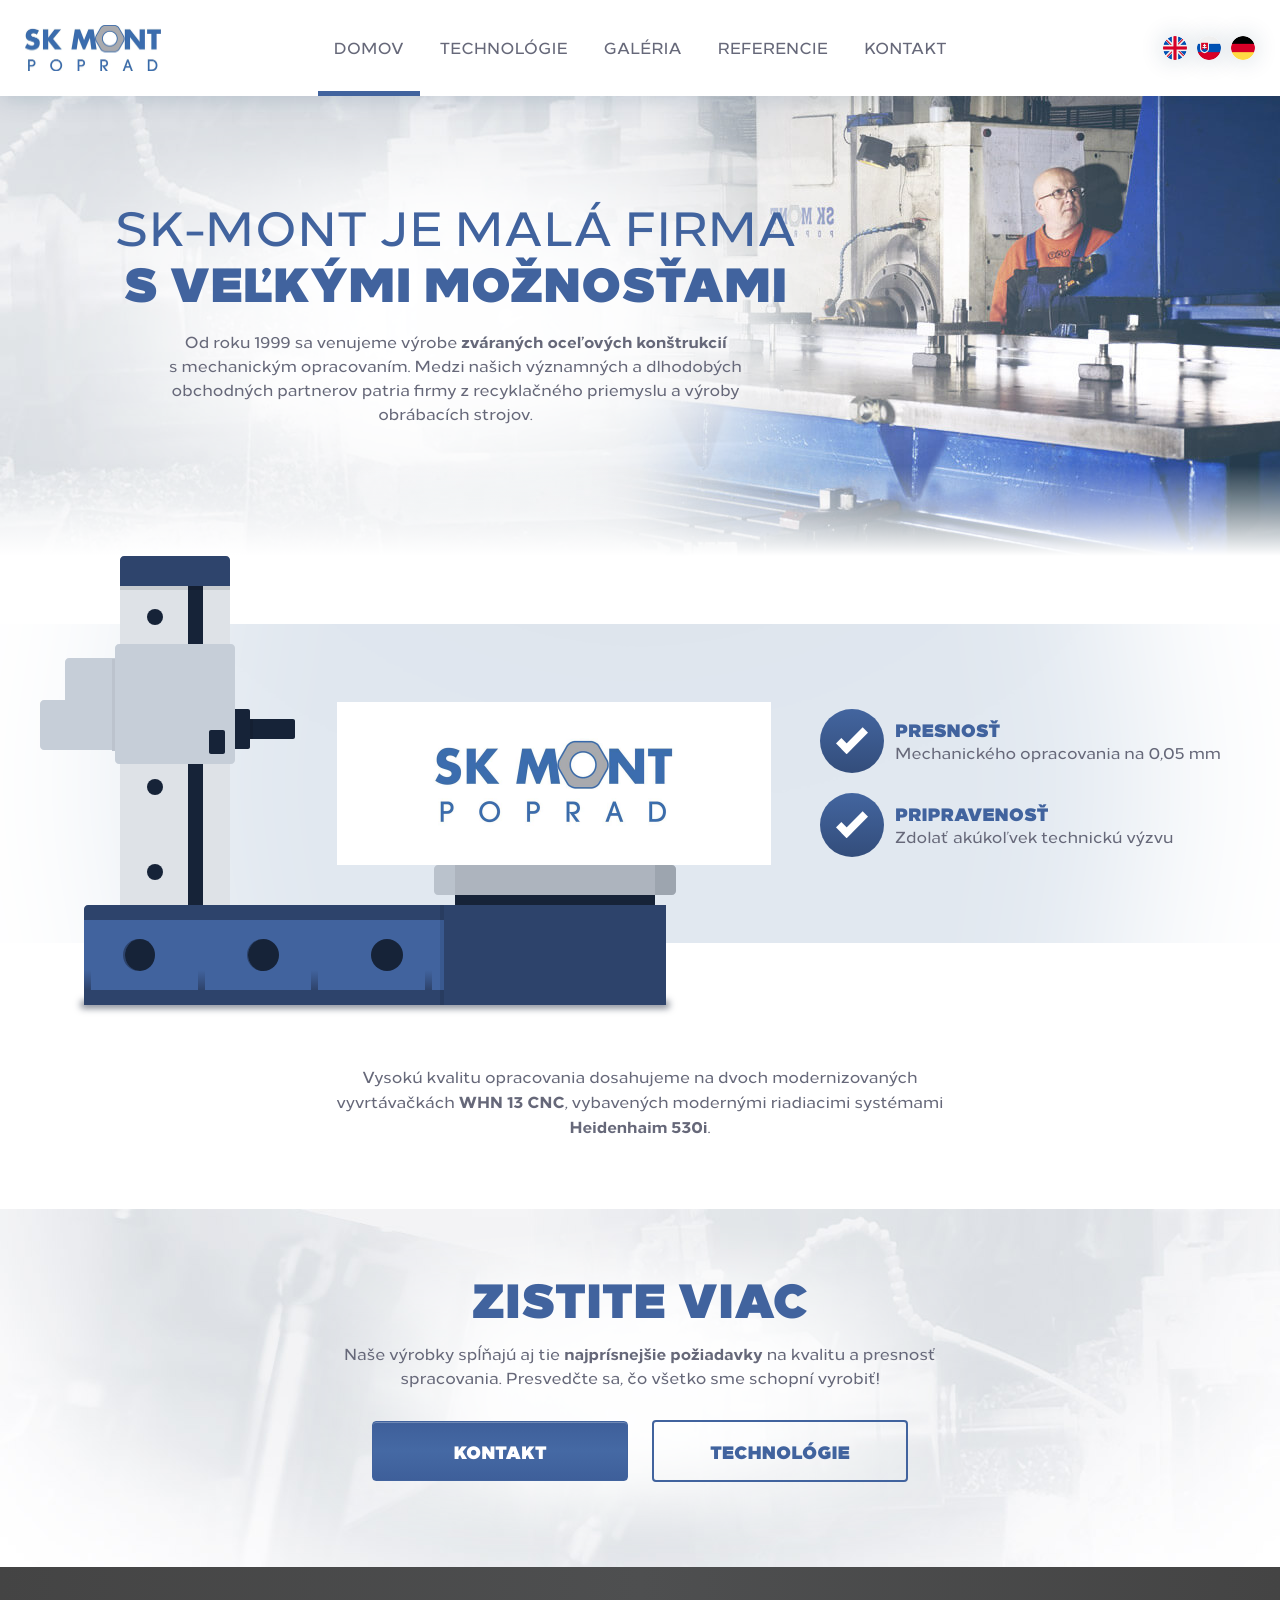
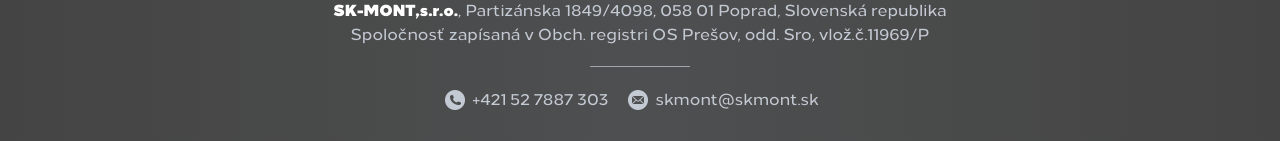
==== index.html @ fb37a5d7 "Add files via upload" ====
<!DOCTYPE HTML>

<html lang="sk">

<head>
	<meta charset="utf-8" />
	<meta name="description" content="" />
	<meta name="viewport" content="width=device-width, initial-scale=1.0"/>
	<meta http-equiv="X-UA-Compatible" content="IE=edge,chrome=1" />
	<meta name="HandheldFriendly" content="true" />
    <meta name="MobileOptimized" content="320" />
	<meta name="format-detection" content="telephone=no">
	<meta name="format-detection" content="date=no">
	<meta name="format-detection" content="address=no">
	<meta name="format-detection" content="email=no">
	
	<title>SK-MONT, s.r.o.</title>
	
	<link rel="stylesheet" type="text/css" href="assets/css/style.css" />
</head>

<body>

	<div class="header pr clr">
		<div class="header__inner pr">
			<a href="/" class="header__logo db">
				<img src="assets/images/logo.png" class="logo--img db ha w-100" alt="SK-MONT s.r.o." />
			</a>
			<a href="#" class="nav--trigger db pa">
				<span class="db pa trn"></span>
				<span class="db pa trn"></span>
				<span class="db pa trn"></span>
				<span class="db pa trn"></span>
			</a>
		</div>
		<div class="nav__inner pa trn clr">
			<ul class="nav__menu db">
				<li class="menu--item db"><a href="#" class="menu--anchor active db trn">Domov</a></li>
				<li class="menu--item db"><a href="technologie.html" class="menu--anchor db trn">Technológie</a></li>
				<li class="menu--item db"><a href="galeria.html" class="menu--anchor db trn">Galéria</a></li>
				<li class="menu--item db"><a href="referencie.html" class="menu--anchor db trn">Referencie</a></li>
				<li class="menu--item db"><a href="kontakt.html" class="menu--anchor db trn">Kontakt</a></li>
			</ul>
			<ul class="nav__lang db ta-c pa">
				<li class="lang--item dib"><a href="#" class="lang--anchor db"><img src="assets/images/en.png" class="lang--img db" alt="English"></a></li>
				<li class="lang--item dib"><a href="#" class="lang--anchor db"><img src="assets/images/sk.png" class="lang--img db" alt="Slovensky"></a></li>
				<li class="lang--item dib"><a href="#" class="lang--anchor db"><img src="assets/images/de.png" class="lang--img db" alt="Deutsch"></a></li>
			</ul>
		</div>
	</div>
	
	<div class="hero pr clr home">
		<div class="hero__inner ma">
			<div class="hero--vert">
				<h1 class="ma ta-c">SK-MONT je malá firma <strong>s veľkými možnosťami</strong></h1>
				<p class="ma ta-c">Od roku 1999 sa venujeme výrobe <strong>zváraných oceľových konštrukcií</strong> s&nbsp;mechanickým opracovaním. Medzi našich významných a dlhodobých obchodných partnerov patria firmy z recyklačného priemyslu a výroby obrábacích strojov.</p>
			</div>
		</div>
	</div>
	
	<div class="decor clr">
		<div class="decor__inner ma pr">
			<div class="decor__freza ma pr">
				<svg class="db ha w-100" version="1.1" xmlns="http://www.w3.org/2000/svg" x="0px" y="0px" viewBox="0 0 731 449" style="enable-background:new 0 0 731 449;" preserveAspectRatio="xMidYMid meet" xml:space="preserve">
					<style type="text/css">
						.st1{fill:#2D436B;}
						.st2{fill:#41639E;}
						.st3{fill:#39598F;}
						.st4{fill:#162338;}
						.st5{fill:#BAC2CC;}
						.st6{fill:#ADB4BE;}
						.st7{fill:#9DA5AF;}
						.st8{fill:url(#SVGID_1_);}
						.st9{fill:url(#SVGID_2_);}
						.st10{fill:url(#SVGID_3_);}
						.st11{fill:url(#SVGID_4_);}
						.st12{fill:#283C60;}
						.st13{fill:#2E446C;}
						.st14{fill:#DEE2E7;}
						.st15{fill:#C7CBCF;}
						.st16{fill:#141F32;}
						.st17{fill:#C6CED8;}
						.st18{fill:#BCC3CD;}
					</style>
					<g id="stay">
						<path class="st1" d="M626,449H44v-96c0-2.2,1.8-4,4-4h578V449z"/>
						<rect x="44" y="364" class="st2" width="356" height="70"/>
						<rect x="400" y="364" class="st3" width="4" height="70"/>
						<rect x="415" y="339" class="st4" width="200" height="10"/>
						<path class="st5" d="M398,309c-2.2,0-4,1.8-4,4v22c0,2.2,1.8,4,4,4h17v-30H398z"/>
						<rect x="415" y="309" class="st6" width="200" height="30"/>
						<path class="st7" d="M636,335v-22c0-2.2-1.8-4-4-4h-17v30h17C634.2,339,636,337.2,636,335z"/>
						<linearGradient id="SVGID_1_" gradientUnits="userSpaceOnUse" x1="47.5" y1="434" x2="47.5" y2="414">
							<stop  offset="0" style="stop-color:#2E436B"/>
							<stop  offset="1" style="stop-color:#41639E"/>
						</linearGradient>
						<rect x="44" y="414" class="st8" width="7" height="20"/>
						<linearGradient id="SVGID_2_" gradientUnits="userSpaceOnUse" x1="388.5" y1="434" x2="388.5" y2="414">
							<stop  offset="0" style="stop-color:#2E436B"/>
							<stop  offset="1" style="stop-color:#41639E"/>
						</linearGradient>
						<rect x="385" y="414" class="st9" width="7" height="20"/>
						<linearGradient id="SVGID_3_" gradientUnits="userSpaceOnUse" x1="274.5" y1="434" x2="274.5" y2="414">
							<stop  offset="0" style="stop-color:#2E436B"/>
							<stop  offset="1" style="stop-color:#41639E"/>
						</linearGradient>
						<rect x="271" y="414" class="st10" width="7" height="20"/>
						<linearGradient id="SVGID_4_" gradientUnits="userSpaceOnUse" x1="161.5" y1="434" x2="161.5" y2="414">
							<stop  offset="0" style="stop-color:#2E436B"/>
							<stop  offset="1" style="stop-color:#41639E"/>
						</linearGradient>
						<rect x="158" y="414" class="st11" width="7" height="20"/>
						<rect x="400" y="349" class="st12" width="4" height="15"/>
						<rect x="400" y="434" class="st12" width="4" height="15"/>
						<path class="st1" d="M85,399c0-8.5,6.6-15.4,15-15.9c-0.3,0-0.7-0.1-1-0.1c-8.8,0-16,7.2-16,16s7.2,16,16,16c0.3,0,0.7,0,1-0.1
							C91.6,414.4,85,407.5,85,399z"/>
						<ellipse class="st4" cx="100" cy="399" rx="15" ry="15.9"/>
						<path class="st1" d="M208,399c0-8.7,6.9-15.7,15.5-16c-0.2,0-0.3,0-0.5,0c-8.8,0-16,7.2-16,16s7.2,16,16,16c0.2,0,0.3,0,0.5,0
							C214.9,414.7,208,407.7,208,399z"/>
						<ellipse class="st4" cx="223.5" cy="399" rx="15.5" ry="16"/>
						<circle class="st4" cx="347" cy="399" r="16"/>
					</g>
					<g id="left--right">
						<path class="st13" d="M186,0H84c-2.2,0-4,1.8-4,4v26h110V4C190,1.8,188.2,0,186,0z"/>
						<rect x="80" y="30" class="st14" width="110" height="319"/>
						<rect x="148" y="30" class="st4" width="15" height="319"/>
						<rect x="80" y="30" class="st15" width="68" height="4"/>
						<rect x="163" y="30" class="st15" width="27" height="4"/>
						<rect x="148" y="30" class="st16" width="15" height="4"/>
						<circle class="st4" cx="115" cy="61" r="8"/>
						<circle class="st4" cx="115" cy="146" r="8"/>
						<circle class="st4" cx="115" cy="316" r="8"/>
						<circle class="st4" cx="115" cy="231" r="8"/>
						<g id="up--down">
							<path class="st17" d="M191,208H79c-2.2,0-4-1.8-4-4V92c0-2.2,1.8-4,4-4h112c2.2,0,4,1.8,4,4v112C195,206.2,193.2,208,191,208z"/>
							<path class="st17" d="M75,144H25v-38c0-2.2,1.8-4,4-4h46V144z"/>
							<path class="st17" d="M75,194H4c-2.2,0-4-1.8-4-4v-42c0-2.2,1.8-4,4-4h71V194z"/>
							<rect x="72" y="103" class="st18" width="3" height="92"/>
							<path class="st4" d="M208,193h-13v-40h13c1.1,0,2,0.9,2,2v36C210,192.1,209.1,193,208,193z"/>
							<path class="st4" d="M253,183h-43v-20h43c1.1,0,2,0.9,2,2v16C255,182.1,254.1,183,253,183z"/>
							<rect x="210" y="163" class="st16" width="3" height="20"/>
							<path class="st4" d="M183,198h-12c-1.1,0-2-0.9-2-2v-20c0-1.1,0.9-2,2-2h12c1.1,0,2,0.9,2,2v20C185,197.1,184.1,198,183,198z"/>
						</g>
					</g>
				</svg>
				<div class="decor__scene pa">
					<div class="decor__box pr">
						<div class="box__face box__face--front pa"></div>
						<div class="box__face box__face--back pa"></div>
						<div class="box__face box__face--left pa"></div>
						<div class="box__face box__face--right pa"></div>
					</div>
				</div>
			</div>
			<div class="decor__icons ta-c">
				<div class="decor--item pr">
					<span class="decor--icon db ma">
						<img src="assets/images/check__small.png" class="decor--img db ha ma w-100" alt=" " />
					</span>
					<h2 class="ta-c">Presnosť</h2>
					<p class="ma ta-c">Mechanického opracovania na&nbsp;0,05&nbsp;mm</p>
				</div>
				<div class="decor--item pr">
					<span class="decor--icon db ma">
						<img src="assets/images/check__small.png" class="decor--img db ha ma w-100" alt=" " />
					</span>
					<h2 class="ta-c">Profesionalita</h2>
					<p class="ma ta-c">V remeselného spracovaní aj v&nbsp;prístupe k&nbsp;zákazníkom</p>
				</div>
				<div class="decor--item pr">
					<span class="decor--icon db ma">
						<img src="assets/images/check__small.png" class="decor--img db ha ma w-100" alt=" " />
					</span>
					<h2 class="ta-c">Pripravenosť</h2>
					<p class="ma ta-c">Zdolať akúkoľvek technickú výzvu</p>
				</div>
			</div>
			<p class="ma ta-c">Vysokú kvalitu opracovania dosahujeme na dvoch modernizovaných vyvrtávačkách <strong>WHN 13 CNC</strong>, vybavených modernými riadiacimi systémami <strong>Heidenhaim 530i</strong>.</p>
		</div>
	</div>
	
	<div class="more pr clr">
		<div class="more__inner ta-c ma">
			<h3 class="ma ta-c">Zistite viac</h3>
			<p class="ma ta-c">Naše výrobky spĺňajú aj tie <strong>najprísnejšie požiadavky</strong> na kvalitu a presnosť spracovania. Presvedčte sa, čo všetko sme schopní vyrobiť!</p>
			<a href="#" class="btn btn--main dib ta-c trn">Kontakt</a>
			<a href="#" class="btn btn--lesser dib ta-c trn">Technológie</a>
		</div>
	</div>
	
	<div class="footer clr">
		<div class="footer__inner ta-c">
			<p class="ma ta-c"><span>SK-MONT,s.r.o.</span>, Partizánska 1849/4098, 058 01 Poprad, Slovenská republika</p>
			<p class="ma ta-c">Spoločnosť zapísaná v Obch. registri OS Prešov, odd. Sro, vlož.č.11969/P</p>
			<div class="footer--line ma"></div>
			<a href="tel:+421527887303" class="footer--contact dib ta-c"><img src="assets/images/phone__footer.png" class="dib" alt="Telefón" />+421 52 7887 303</a>
			<a href="mailto:skmont@skmont.sk" class="footer--contact dib ta-c"><img src="assets/images/mail__footer.png" class="dib" alt="E-mail" />skmont@skmont.sk</a>
		</div>
	</div>

	<script src="assets/js/script.js"></script>
	
</body>
</html>
---- assets/css/style.css ----
/* Fonts */

@font-face {
    font-family: 'Loew';
	font-display: fallback;
    src: url('../fonts/Loew-Black.eot');
    src: url('../fonts/Loew-Black.eot?#iefix') format('embedded-opentype'),
        url('../fonts/Loew-Black.woff2') format('woff2'),
        url('../fonts/Loew-Black.woff') format('woff'),
        url('../fonts/Loew-Black.ttf') format('truetype'),
        url('../fonts/Loew-Black.svg#Loew-Black') format('svg');
    font-weight: 900;
    font-style: normal;
}

@font-face {
    font-family: 'Loew';
	font-display: fallback;
    src: url('../fonts/Loew-ExtraBold.eot');
    src: url('../fonts/Loew-ExtraBold.eot?#iefix') format('embedded-opentype'),
        url('../fonts/Loew-ExtraBold.woff2') format('woff2'),
        url('../fonts/Loew-ExtraBold.woff') format('woff'),
        url('../fonts/Loew-ExtraBold.ttf') format('truetype'),
        url('../fonts/Loew-ExtraBold.svg#Loew-ExtraBold') format('svg');
    font-weight: 800;
    font-style: normal;
}

@font-face {
    font-family: 'Loew';
	font-display: fallback;
    src: url('../fonts/Loew-Medium.eot');
    src: url('../fonts/Loew-Medium.eot?#iefix') format('embedded-opentype'),
        url('../fonts/Loew-Medium.woff2') format('woff2'),
        url('../fonts/Loew-Medium.woff') format('woff'),
        url('../fonts/Loew-Medium.ttf') format('truetype'),
        url('../fonts/Loew-Medium.svg#Loew-Medium') format('svg');
    font-weight: 500;
    font-style: normal;
}



/* Reset */

*, *:after, *:before {
	-webkit-box-sizing: border-box;
	-moz-box-sizing: border-box;
	box-sizing: border-box;
	margin: 0;
	padding: 0;
	-webkit-tap-highlight-color: rgba(0,0,0,0);
	-webkit-tap-highlight-color: transparent;
	
	font-weight: normal;
	font-style: normal;
	font-stretch: normal;
	text-rendering: geometricPrecision;
	-webkit-font-smoothing: antialiased;
	-moz-osx-font-smoothing: grayscale;
}
html {
	font-family: 'Loew', sans-serif;
	line-height: 1.15;
	-webkit-text-size-adjust: 100%;
}
body.open {
	overflow: hidden;
}
a {
	background-color: transparent;
}
img {
	border-style: none;
}
ul, ol {
	list-style: none;
}

/* Typography */

h1, 
p {
	font-weight: 500;
}
h1,
h3 {
	max-width: 360px;
	
	color: #41639e;
	font-size: 24px;
	line-height: 27px;
	text-transform: uppercase;
}
h2 {
	color: #41639e;
	font-size: 16px;
	line-height: 24px;
	text-transform: uppercase;
}
h1 strong,  
h2, 
h3 {
	font-weight: 900; 
}
p {
	max-width: 560px;
	
	color: #666879;
	font-size: 14px;
	line-height: 20px;
}
p strong {
	font-weight: 800;
}
p span {
	color: #ffffff;
	font-weight: 900;
}
p a {
	color: #666879;
	text-decoration: none;
}

@media screen and (min-width: 768px) {
	h1,
	h3 {
		max-width: 440px;
		
		font-size: 30px;
		line-height: 33px;
	}
}

@media screen and (min-width: 1024px) {
	h1,
	h3 {
		max-width: 530px;
		
		font-size: 36px;
		line-height: 39px;
	}
}

@media screen and (min-width: 1280px) {
	h1,
	h3 {
		max-width: 700px;
		
		font-size: 48px;
		line-height: 52px;
	}
	h2 {
		font-size: 18px;
	}
	p {
		max-width: 650px;
		
		font-size: 16px;
		line-height: 24px;
	}
}

/* General */

.btn {
	margin: 5px 10px;
	padding: 14px;
	vertical-align: middle;
	width: 256px;
	
	font-size: 16px;
	font-weight: 900;
	line-height: 24px;
	text-decoration: none;
	text-transform: uppercase;
	
	border-radius: 4px;
}
.btn--main {
	color: #ffffff;
	
	background: rgb(62,95,154); /* Old browsers */
	background: -moz-linear-gradient(top, rgba(62,95,154,1) 0%, rgba(69,105,164,1) 50%, rgba(62,95,154,1) 100%); 
	background: -webkit-linear-gradient(top, rgba(62,95,154,1) 0%,rgba(69,105,164,1) 50%,rgba(62,95,154,1) 100%); 
	background: linear-gradient(to bottom, rgba(62,95,154,1) 0%,rgba(69,105,164,1) 50%,rgba(62,95,154,1) 100%); 
	filter: progid:DXImageTransform.Microsoft.gradient( startColorstr='#3e5f9a', endColorstr='#3e5f9a',GradientType=0 ); 
	border: 1px solid #41639e;
	box-shadow: 0 1px 0 rgba(255,255,255,0.27) inset;
}
.btn--lesser {
	color: #41639e;
	
	border: 2px solid #41639e;
}
.clr:after {
	visibility: hidden;
	display: block;
	font-size: 0;
	content: " ";
	clear: both;
	height: 0;
}
.db {
	display: block;
}
.dib {
	display: inline-block;
}
.ha {
	height: auto;
}
.ma {
	margin-left: auto;
	margin-right: auto;
}
.pr {
	position: relative;
}
.pa {
	position: absolute;
}
.ta-c {
	text-align: center;
}
.trn {
	-webkit-transition: all 0.2s ease-in-out;
	-moz-transition: all 0.2s ease-in-out;
	-o-transition: all 0.2s ease-in-out;
	transition: all 0.2s ease-in-out;
}
.w-100 {
	width: 100%;
}

@media screen and (min-width: 1280px) {
	.btn {
		padding: 17px;
		
		font-size: 18px;
	}
}

/***** Header *****/

.header__inner {
	padding: 15px;
	z-index: 10;
	
	background: #fff;
	
	box-shadow: 0 0 25px rgba(10,53,92,0.2);
}
.header__logo {
	width: 136px;
}
.nav--trigger {
	height: 46px;
	margin: -23px 0 0;
	right: 15px;
	top: 50%;
	width: 46px;
}
.nav--trigger span {
	height: 4px;
	left: 50%;
	margin: 0 0 0 -15px;
	opacity: 1;
	width: 30px;
	
	background: #41639e;
}
.nav--trigger span:nth-child(1) {
	top: 12px;
}
.nav--trigger span:nth-child(2), 
.nav--trigger span:nth-child(3), 
.nav--trigger.open span:nth-child(1), 
.nav--trigger.open span:nth-child(4) {
	top: 21px;
}
.nav--trigger span:nth-child(4) {
	top: 30px;
}
.nav--trigger.open span:nth-child(1), 
.nav--trigger.open span:nth-child(4) {
	opacity: 0;
}
.nav--trigger.open span:nth-child(2) {
	-webkit-transform: rotate(45deg);
	-moz-transform: rotate(45deg);
	-ms-transform: rotate(45deg);
	-o-transform: rotate(45deg);
	transform: rotate(45deg);
}
.nav--trigger.open span:nth-child(3) {
	-webkit-transform: rotate(-45deg);
	-moz-transform: rotate(-45deg);
	-ms-transform: rotate(-45deg);
	-o-transform: rotate(-45deg);
	transform: rotate(-45deg);
}

/***** Navigation *****/

.nav__inner {
	left: 0;
	min-height: 100vh;
	padding: 76.25px 0 63px;
	right: 0;
	top: -100vh;
	z-index: 9;
	
	background: #41639e;
}
.nav__inner.open {
	overflow: auto;
	top: 0;
}
.nav__menu {
	border-bottom: 1px solid #6782b1;
}
.menu--item + .menu--item {
	border-top: 1px solid #6782b1;
}
.menu--anchor {
	padding: 15px;
	
	color: #fff;
	font-size: 14px;
	font-weight: 500;
	line-height: 20px;
	text-decoration: none;
	text-transform: uppercase;
}
.menu--anchor:active, 
.menu--anchor:focus, 
.menu--anchor:hover {
	padding-left: 30px;
	
	background: #5473a8;
}
.nav__lang {
	bottom: 0;
	left: 0;
	padding: 20px 15px;
	right: 0;
	
	font-size: 0;
	
	background: #6782b1;
}
.lang--item {
	margin: 0 10px;
	vertical-align: middle;
}
.lang--img {
	height: 24px;
	width: 24px;
	
	border-radius: 50%;
	box-shadow: 0 0 25px rgba(10,53,92,0.2);
}

@media screen and (min-width: 1024px) {
	
	/***** Header *****/
	
	.header {
		padding: 20px;
		z-index: 10;
		
		box-shadow: 0 0 25px rgba(10,53,92,0.2);
	}
	.header__inner {
		float: left;
		padding: 0;
		
		box-shadow: 0 0 0 rgba(0,0,0,0);
	}
	.nav--trigger {
		display: none;
	}
	
	/***** Navigation *****/
	
	.nav__inner, 
	.nav__lang {
		bottom: auto;
		left: auto;
		padding: 0;
		position: static;
		right: auto;
		top: auto;
	}
	.nav__inner {
		float: right;
		min-height: 0;
		z-index: auto;
		
		background: #fff;
	}
	.nav__menu, 
	.menu--item + .menu--item {
		border: 0 none;
	}
	.nav__menu {
		bottom: 0;
		left: 50%;
		margin: 0 0 0 -320px;
		position: absolute;
		width: 640px;
		text-align: center;
	}
	.menu--item {
		display: inline-block;
		vertical-align: middle;
	}
	.menu--anchor {
		padding: 0 12px;
		position: relative;
		
		color: #666879;
		line-height: 86.25px;
	}
	.menu--anchor.active:after {
		bottom: 0;
		content: " ";
		display: block;
		height: 5px;
		left: 0;
		position: absolute;
		right: 0;
		
		background: #41639e;
	}
	.menu--anchor:active, 
	.menu--anchor:focus, 
	.menu--anchor:hover {
		padding: 0 12px;
		
		background: #fff;
		
		color: #41639e;
	}
	.nav__lang {
		margin: 11px 0 0;
		
		text-align: right;
		background: #fff;
	}
	.lang--item {
		margin: 0 0 0 10px;
	}
}

@media screen and (min-width: 1280px) {
	
	/***** Header *****/
	
	.header {
		padding: 25px;
	}
	
	/***** Navigation *****/
	
	.nav__menu {
		margin: 0 0 0 -350px;
		width: 700px;
	}
	.menu--anchor {
		padding: 0 16px;
		
		font-size: 16px;
		line-height: 96.25px;
	}
	.menu--anchor:active, 
	.menu--anchor:focus, 
	.menu--anchor:hover {
		padding: 0 16px;
	}
}

/***** Hero *****/

.hero {
	background: #f4f5f6 url(../images/hero__bg__mobile.jpg) no-repeat center;
}
.hero:before {
	bottom: 0;
	content: " ";
	display: block;
	height: 45px;
	left: 0;
	pointer-events: none;
	position: absolute;
	right: 0;
	
	background: -moz-linear-gradient(top, rgba(255,255,255,0) 0%, rgba(255,255,255,1) 100%); 
	background: -webkit-linear-gradient(top, rgba(255,255,255,0) 0%,rgba(255,255,255,1) 100%); 
	background: linear-gradient(to bottom, rgba(255,255,255,0) 0%,rgba(255,255,255,1) 100%); 
	filter: progid:DXImageTransform.Microsoft.gradient( startColorstr='#00ffffff', endColorstr='#ffffff',GradientType=0 ); 
}
.hero__inner {
	padding: 45px 15px 60px;
	
	background: url(../images/blur__bg.png) no-repeat center;
	-webkit-background-size: 100% 100%;
	-moz-background-size: 100% 100%;
	-o-background-size: 100% 100%;
	background-size: 100% 100%;
}
.hero--vert p {
	margin-top: 10px;
}

@media screen and (min-width: 768px) {
	.hero {
		padding: 0 15px;
		
		background: #f4f5f6 url(../images/hero__bg__tablet.jpg) no-repeat right center;
	}
	.hero.home {
		background: #f4f5f6 url(../images/hero--home__bg__tablet.jpg) no-repeat right center;
	}
	.hero__inner {
		min-height: 300px;
		padding: 0;
		width: 73%;
		
		line-height: 270px;
	}
	.home .hero__inner {
		margin-left: 0;
		margin-right: 0;
	}
	.hero--vert {
		display: inline-block;
		padding: 15px;
		vertical-align: middle;
		width: 100%;
	}
}

@media screen and (min-width: 1024px) {
	.hero {
		padding: 0 20px;
	}
	.hero--vert p {
		margin-top: 15px;
	}
}

@media screen and (min-width: 1280px) {
	.hero {
		padding: 0 25px;
		
		background: #f4f5f6 url(../images/hero__bg__desktop.jpg) no-repeat right center;
	}
	.hero:before {
		height: 90px;
	}
	.hero.home {
		background: #f4f5f6 url(../images/hero--home__bg__desktop.jpg) no-repeat right center;
	}
	.hero__inner {
		min-height: 460px;
		width: 70%;
		
		line-height: 430px;
	}
	.hero--vert p {
		margin-top: 20px;
	}
}

/***** Decor *****/

.decor {
	padding: 15px 15px 30px;
	
	background: url(../images/decor__bg__mobile.png) no-repeat center 31px;
	-webkit-background-size: 100% 130px;
	-moz-background-size: 100% 130px;
	-o-background-size: 100% 130px;
	background-size: 100% 130px;
}
.decor__inner {
	font-size: 0;
}

.decor__freza {
	margin-bottom: 50px;
	max-width: 250px;
}
.decor__freza:before {
	bottom: -0px;
	content: " ";
	display: block;
	height: 1px;
	left: 15px;
	position: absolute;
	width: 199px;
	z-index: -1;
	
	background: rgba(23,35,56,0.6);
	box-shadow: 0 0 7px 3px rgba(23,35,56,0.6);
}
.decor__scene, 
.decor__box, 
.box__face {
	height: 56px;
	width: 150px;
}
.decor__scene {
	bottom: 48px;
	-webkit-perspective: 300px;
	-moz-perspective: 300px;
	perspective: 300px;
	right: 0;
}
.decor__box {
	-webkit-transform-style: preserve-3d;
	-moz-transform-style: preserve-3d;
	transform-style: preserve-3d;
	-webkit-transform: translateZ(-75px);
	-moz-transform: translateZ(-75px);
	-ms-transform: translateZ(-75px);
	-o-transform: translateZ(-75px);
	transform: translateZ(-75px);
}
.box__face {
	overflow: hidden;
}
.box__face--front {
	background: url(../images/box--front--small.png) no-repeat center;
	-webkit-background-size: 150px 56px;
	-moz-background-size: 150px 56px;
	-o-background-size: 150px 56px;
	background-size: 150px 56px;
}
.box__face--left, 
.box__face--right, 
.box__face--back {
	background: url(../images/box--side--small.png) no-repeat center;
	-webkit-background-size: 150px 56px;
	-moz-background-size: 150px 56px;
	-o-background-size: 150px 56px;
	background-size: 150px 56px;
}
.box__face--front {
	-webkit-transform: rotateY(0deg) translateZ(75px);
	-moz-transform: rotateY(0deg) translateZ(75px);
	-ms-transform: rotateY(0deg) translateZ(75px);
	-o-transform: rotateY(0deg) translateZ(75px);
	transform: rotateY(0deg) translateZ(75px);
}
.box__face--right {
	-webkit-transform: rotateY(90deg) translateZ(75px);
	-moz-transform: rotateY(90deg) translateZ(75px);
	-ms-transform: rotateY(90deg) translateZ(75px);
	-o-transform: rotateY(90deg) translateZ(75px);
	transform: rotateY(90deg) translateZ(75px);
}
.box__face--back {
	-webkit-transform: rotateY(180deg) translateZ(75px);
	-moz-transform: rotateY(180deg) translateZ(75px);
	-ms-transform: rotateY(180deg) translateZ(75px);
	-o-transform: rotateY(180deg) translateZ(75px);
	transform: rotateY(180deg) translateZ(75px);
}
.box__face--left {
	-webkit-transform: rotateY(-90deg) translateZ(75px);
	-moz-transform: rotateY(-90deg) translateZ(75px);
	-ms-transform: rotateY(-90deg) translateZ(75px);
	-o-transform: rotateY(-90deg) translateZ(75px);
	transform: rotateY(-90deg) translateZ(75px);
}
.box__face--front:after, 
.box__face--left:after, 
.box__face--back:after, 
.box__face--right:after {
	content: " ";
	display: block;
	height: 200px;
	position: absolute;
	width: 20px;
	top: 50%;
	margin: -100px 0 0;
	left: -50%;
	
	background: rgba(255,255,255,0.3);
	-webkit-transform: rotate(45deg);
	-moz-transform: rotate(45deg);
	-ms-transform: rotate(45deg);
	-o-transform: rotate(45deg);
	transform: rotate(45deg);
}

/* Animation */

#left--right {
	-webkit-animation: left--right 15s linear -2s infinite both;
	-moz-animation: left--right 15s linear -2s infinite both;
	animation: left--right 15s linear -2s infinite both;
	-webkit-transform: translateX(0px);
	-moz-transform: translateX(0px);
	-ms-transform: translateX(0px);
	-o-transform: translateX(0px);
	transform: translateX(0px);
}
#up--down {
	-webkit-animation: up--down 15s linear -2s infinite both;
	-moz-animation: up--down 15s linear -2s infinite both;
	animation: up--down 15s linear -2s infinite both;
	-webkit-transform: translateY(0px);
	-moz-transform: translateY(0px);
	-ms-transform: translateY(0px);
	-o-transform: translateY(0px);
	transform: translateY(0px);
}
.decor__box {
	-webkit-animation: spin 15s linear 11s infinite both;
	-moz-animation: spin 15s linear 11s infinite both;
	animation: spin 15s linear 11s infinite both;
	-webkit-transform: translateZ(-75px) rotateY(0deg);
	-moz-transform: translateZ(-75px) rotateY(0deg);
	-ms-transform: translateZ(-75px) rotateY(0deg);
	-o-transform: translateZ(-75px) rotateY(0deg);
	transform: translateZ(-75px) rotateY(0deg);
}
.box__face--front {
	-webkit-animation: swap 1s linear 15s 1 forwards;
	-moz-animation: swap 1s linear 15s 1 forwards;
	animation: swap 1s linear 15s 1 forwards;
}
.box__face--front:after, 
.box__face--left:after, 
.box__face--back:after, 
.box__face--right:after {
	-webkit-animation: gloss 3s linear 15s infinite both;
	-moz-animation: gloss 3s linear 15s infinite both;
	animation: gloss 3s linear 15s infinite both;
}

@-webkit-keyframes left--right {
	15% {
		-webkit-transform: translateX(0px);
		-moz-transform: translateX(0px);
		-ms-transform: translateX(0px);
		-o-transform: translateX(0px);
		transform: translateX(0px);
	}
	25%, 37% {
		-webkit-transform: translateX(24px);
		-moz-transform: translateX(24px);
		-ms-transform: translateX(24px);
		-o-transform: translateX(24px);
		transform: translateX(24px);
	}
	42%, 58% {
		-webkit-transform: translateX(36px);
		-moz-transform: translateX(36px);
		-ms-transform: translateX(36px);
		-o-transform: translateX(36px);
		transform: translateX(36px);
	}
	63%, 75% {
		-webkit-transform: translateX(24px);
		-moz-transform: translateX(24px);
		-ms-transform: translateX(24px);
		-o-transform: translateX(24px);
		transform: translateX(24px);
	}
	85% {
		-webkit-transform: translateX(0px);
		-moz-transform: translateX(0px);
		-ms-transform: translateX(0px);
		-o-transform: translateX(0px);
		transform: translateX(0px);
	}
}

@-moz-keyframes left--right {
	15% {
		-webkit-transform: translateX(0px);
		-moz-transform: translateX(0px);
		-ms-transform: translateX(0px);
		-o-transform: translateX(0px);
		transform: translateX(0px);
	}
	25%, 37% {
		-webkit-transform: translateX(24px);
		-moz-transform: translateX(24px);
		-ms-transform: translateX(24px);
		-o-transform: translateX(24px);
		transform: translateX(24px);
	}
	42%, 58% {
		-webkit-transform: translateX(36px);
		-moz-transform: translateX(36px);
		-ms-transform: translateX(36px);
		-o-transform: translateX(36px);
		transform: translateX(36px);
	}
	63%, 75% {
		-webkit-transform: translateX(24px);
		-moz-transform: translateX(24px);
		-ms-transform: translateX(24px);
		-o-transform: translateX(24px);
		transform: translateX(24px);
	}
	85% {
		-webkit-transform: translateX(0px);
		-moz-transform: translateX(0px);
		-ms-transform: translateX(0px);
		-o-transform: translateX(0px);
		transform: translateX(0px);
	}
}

@keyframes left--right {
	15% {
		-webkit-transform: translateX(0px);
		-moz-transform: translateX(0px);
		-ms-transform: translateX(0px);
		-o-transform: translateX(0px);
		transform: translateX(0px);
	}
	25%, 37% {
		-webkit-transform: translateX(24px);
		-moz-transform: translateX(24px);
		-ms-transform: translateX(24px);
		-o-transform: translateX(24px);
		transform: translateX(24px);
	}
	42%, 58% {
		-webkit-transform: translateX(36px);
		-moz-transform: translateX(36px);
		-ms-transform: translateX(36px);
		-o-transform: translateX(36px);
		transform: translateX(36px);
	}
	63%, 75% {
		-webkit-transform: translateX(24px);
		-moz-transform: translateX(24px);
		-ms-transform: translateX(24px);
		-o-transform: translateX(24px);
		transform: translateX(24px);
	}
	85% {
		-webkit-transform: translateX(0px);
		-moz-transform: translateX(0px);
		-ms-transform: translateX(0px);
		-o-transform: translateX(0px);
		transform: translateX(0px);
	}
}

@-webkit-keyframes up--down {
	26% {
		-webkit-transform: translateY(0px);
		-moz-transform: translateY(0px);
		-ms-transform: translateY(0px);
		-o-transform: translateY(0px);
		transform: translateY(0px);
	}
	36%, 64% {
		-webkit-transform: translateY(50px);
		-moz-transform: translateY(50px);
		-ms-transform: translateY(50px);
		-o-transform: translateY(50px);
		transform: translateY(50px);
	}
	74% {
		-webkit-transform: translateY(0px);
		-moz-transform: translateY(0px);
		-ms-transform: translateY(0px);
		-o-transform: translateY(0px);
		transform: translateY(0px);
	}
}

@-moz-keyframes up--down {
	26% {
		-webkit-transform: translateY(0px);
		-moz-transform: translateY(0px);
		-ms-transform: translateY(0px);
		-o-transform: translateY(0px);
		transform: translateY(0px);
	}
	36%, 64% {
		-webkit-transform: translateY(50px);
		-moz-transform: translateY(50px);
		-ms-transform: translateY(50px);
		-o-transform: translateY(50px);
		transform: translateY(50px);
	}
	74% {
		-webkit-transform: translateY(0px);
		-moz-transform: translateY(0px);
		-ms-transform: translateY(0px);
		-o-transform: translateY(0px);
		transform: translateY(0px);
	}
}

@keyframes up--down {
	26% {
		-webkit-transform: translateY(0px);
		-moz-transform: translateY(0px);
		-ms-transform: translateY(0px);
		-o-transform: translateY(0px);
		transform: translateY(0px);
	}
	36%, 64% {
		-webkit-transform: translateY(50px);
		-moz-transform: translateY(50px);
		-ms-transform: translateY(50px);
		-o-transform: translateY(50px);
		transform: translateY(50px);
	}
	74% {
		-webkit-transform: translateY(0px);
		-moz-transform: translateY(0px);
		-ms-transform: translateY(0px);
		-o-transform: translateY(0px);
		transform: translateY(0px);
	}
}

@-webkit-keyframes spin {
	0%, 1% {
		-webkit-transform: translateZ(-75px) rotateY(0deg);
		-moz-transform: translateZ(-75px) rotateY(0deg);
		-ms-transform: translateZ(-75px) rotateY(0deg);
		-o-transform: translateZ(-75px) rotateY(0deg);
		transform: translateZ(-75px) rotateY(0deg);
	}
	29%, 100% {
		-webkit-transform: translateZ(-75px) rotateY(90deg);
		-moz-transform: translateZ(-75px) rotateY(90deg);
		-ms-transform: translateZ(-75px) rotateY(90deg);
		-o-transform: translateZ(-75px) rotateY(90deg);
		transform: translateZ(-75px) rotateY(90deg);
	}
}

@-moz-keyframes spin {
	0%, 1% {
		-webkit-transform: translateZ(-75px) rotateY(0deg);
		-moz-transform: translateZ(-75px) rotateY(0deg);
		-ms-transform: translateZ(-75px) rotateY(0deg);
		-o-transform: translateZ(-75px) rotateY(0deg);
		transform: translateZ(-75px) rotateY(0deg);
	}
	29%, 100% {
		-webkit-transform: translateZ(-75px) rotateY(90deg);
		-moz-transform: translateZ(-75px) rotateY(90deg);
		-ms-transform: translateZ(-75px) rotateY(90deg);
		-o-transform: translateZ(-75px) rotateY(90deg);
		transform: translateZ(-75px) rotateY(90deg);
	}
}

@keyframes spin {
	0%, 1% {
		-webkit-transform: translateZ(-75px) rotateY(0deg);
		-moz-transform: translateZ(-75px) rotateY(0deg);
		-ms-transform: translateZ(-75px) rotateY(0deg);
		-o-transform: translateZ(-75px) rotateY(0deg);
		transform: translateZ(-75px) rotateY(0deg);
	}
	29%, 100% {
		-webkit-transform: translateZ(-75px) rotateY(90deg);
		-moz-transform: translateZ(-75px) rotateY(90deg);
		-ms-transform: translateZ(-75px) rotateY(90deg);
		-o-transform: translateZ(-75px) rotateY(90deg);
		transform: translateZ(-75px) rotateY(90deg);
	}
}

@-webkit-keyframes gloss {
	0% {left: -50%;}
	50%, 100% {left: 150%;}
}

@-moz-keyframes gloss {
	0% {left: -50%;}
	50%, 100% {left: 150%;}
}

@keyframes gloss {
	0% {left: -50%;}
	50%, 100% {left: 150%;}
}

@-webkit-keyframes swap {
	100% {background-image: url(../images/box--side--small.png);}
}

@-moz-keyframes swap {
	100% {background-image: url(../images/box--side--small.png);}
}

@keyframes swap {
	100% {background-image: url(../images/box--side--small.png);}
}

.decor__icons {
	margin-bottom: 50px;
}
.decor--item + .decor--item {
	margin-top: 30px;
}
.decor--icon {
	height: 64px;
	padding: 18px 0 0;
	width: 64px;
	
	background: rgb(67,101,159); 
	background: -moz-linear-gradient(top, rgba(67,101,159,1) 0%, rgba(51,77,123,1) 100%); 
	background: -webkit-linear-gradient(top, rgba(67,101,159,1) 0%,rgba(51,77,123,1) 100%); 
	background: linear-gradient(to bottom, rgba(67,101,159,1) 0%,rgba(51,77,123,1) 100%); 
	filter: progid:DXImageTransform.Microsoft.gradient( startColorstr='#43659f', endColorstr='#334d7b',GradientType=0 ); 
	border-radius: 50%;
}
.decor--img {
	max-width: 32px;
}
.decor--item h2, 
.decor--item p {
	margin-top: 5px;
}
.decor--item p {
	max-width: 200px;
}

@media screen and (min-width: 480px) {
	.decor {
		background: url(../images/decor__bg__tablet.png) no-repeat center 53px;
		-webkit-background-size: 100% 184px;
		-moz-background-size: 100% 184px;
		-o-background-size: 100% 184px;
		background-size: 100% 184px;
	}
	.decor__freza {
		max-width: 420px;
	}
	.decor__freza:before {
		left: 25px;
		width: 335px;
	}
	.decor__scene, 
	.decor__box, 
	.box__face {
		height: 93px;
		width: 248px;
	}
	.decor__scene {
		bottom: 80px;
		-webkit-perspective: 496px;
		-moz-perspective: 496px;
		perspective: 496px;
	}
	.decor__box {
		-webkit-transform: translateZ(-124px) rotateY(0deg);
		-moz-transform: translateZ(-124px) rotateY(0deg);
		-ms-transform: translateZ(-124px) rotateY(0deg);
		-o-transform: translateZ(-124px) rotateY(0deg);
		transform: translateZ(-124px) rotateY(0deg);
	}
	.box__face--front {
		background: url(../images/box--front--mid.png) no-repeat center;
		-webkit-background-size: 248px 93px;
		-moz-background-size: 248px 93px;
		-o-background-size: 248px 93px;
		background-size: 248px 93px;
	}
	.box__face--left, 
	.box__face--right, 
	.box__face--back {
		background: url(../images/box--side--mid.png) no-repeat center;
		-webkit-background-size: 248px 93px;
		-moz-background-size: 248px 93px;
		-o-background-size: 248px 93px;
		background-size: 248px 93px;
	}
	.box__face--front {
		-webkit-transform: rotateY(0deg) translateZ(124px);
		-moz-transform: rotateY(0deg) translateZ(124px);
		-ms-transform: rotateY(0deg) translateZ(124px);
		-o-transform: rotateY(0deg) translateZ(124px);
		transform: rotateY(0deg) translateZ(124px);
	}
	.box__face--right {
		-webkit-transform: rotateY(90deg) translateZ(124px);
		-moz-transform: rotateY(90deg) translateZ(124px);
		-ms-transform: rotateY(90deg) translateZ(124px);
		-o-transform: rotateY(90deg) translateZ(124px);
		transform: rotateY(90deg) translateZ(124px);
	}
	.box__face--back {
		-webkit-transform: rotateY(180deg) translateZ(124px);
		-moz-transform: rotateY(180deg) translateZ(124px);
		-ms-transform: rotateY(180deg) translateZ(124px);
		-o-transform: rotateY(180deg) translateZ(124px);
		transform: rotateY(180deg) translateZ(124px);
	}
	.box__face--left {
		-webkit-transform: rotateY(-90deg) translateZ(124px);
		-moz-transform: rotateY(-90deg) translateZ(124px);
		-ms-transform: rotateY(-90deg) translateZ(124px);
		-o-transform: rotateY(-90deg) translateZ(124px);
		transform: rotateY(-90deg) translateZ(124px);
	}
	
	/* Animation */
	
	@-webkit-keyframes left--right {
		15% {
			-webkit-transform: translateX(0px);
			-moz-transform: translateX(0px);
			-ms-transform: translateX(0px);
			-o-transform: translateX(0px);
			transform: translateX(0px);
		}
		25%, 37% {
			-webkit-transform: translateX(29px);
			-moz-transform: translateX(29px);
			-ms-transform: translateX(29px);
			-o-transform: translateX(29px);
			transform: translateX(29px);
		}
		42%, 58% {
			-webkit-transform: translateX(44px);
			-moz-transform: translateX(44px);
			-ms-transform: translateX(44px);
			-o-transform: translateX(44px);
			transform: translateX(44px);
		}
		63%, 75% {
			-webkit-transform: translateX(29px);
			-moz-transform: translateX(29px);
			-ms-transform: translateX(29px);
			-o-transform: translateX(29px);
			transform: translateX(29px);
		}
		85% {
			-webkit-transform: translateX(0px);
			-moz-transform: translateX(0px);
			-ms-transform: translateX(0px);
			-o-transform: translateX(0px);
			transform: translateX(0px);
		}
	}
	
	@-moz-keyframes left--right {
		15% {
			-webkit-transform: translateX(0px);
			-moz-transform: translateX(0px);
			-ms-transform: translateX(0px);
			-o-transform: translateX(0px);
			transform: translateX(0px);
		}
		25%, 37% {
			-webkit-transform: translateX(29px);
			-moz-transform: translateX(29px);
			-ms-transform: translateX(29px);
			-o-transform: translateX(29px);
			transform: translateX(29px);
		}
		42%, 58% {
			-webkit-transform: translateX(44px);
			-moz-transform: translateX(44px);
			-ms-transform: translateX(44px);
			-o-transform: translateX(44px);
			transform: translateX(44px);
		}
		63%, 75% {
			-webkit-transform: translateX(29px);
			-moz-transform: translateX(29px);
			-ms-transform: translateX(29px);
			-o-transform: translateX(29px);
			transform: translateX(29px);
		}
		85% {
			-webkit-transform: translateX(0px);
			-moz-transform: translateX(0px);
			-ms-transform: translateX(0px);
			-o-transform: translateX(0px);
			transform: translateX(0px);
		}
	}
	
	@keyframes left--right {
		15% {
			-webkit-transform: translateX(0px);
			-moz-transform: translateX(0px);
			-ms-transform: translateX(0px);
			-o-transform: translateX(0px);
			transform: translateX(0px);
		}
		25%, 37% {
			-webkit-transform: translateX(29px);
			-moz-transform: translateX(29px);
			-ms-transform: translateX(29px);
			-o-transform: translateX(29px);
			transform: translateX(29px);
		}
		42%, 58% {
			-webkit-transform: translateX(44px);
			-moz-transform: translateX(44px);
			-ms-transform: translateX(44px);
			-o-transform: translateX(44px);
			transform: translateX(44px);
		}
		63%, 75% {
			-webkit-transform: translateX(29px);
			-moz-transform: translateX(29px);
			-ms-transform: translateX(29px);
			-o-transform: translateX(29px);
			transform: translateX(29px);
		}
		85% {
			-webkit-transform: translateX(0px);
			-moz-transform: translateX(0px);
			-ms-transform: translateX(0px);
			-o-transform: translateX(0px);
			transform: translateX(0px);
		}
	}
	
	@-webkit-keyframes spin {
		0%, 1% {
			-webkit-transform: translateZ(-124px) rotateY(0deg);
			-moz-transform: translateZ(-124px) rotateY(0deg);
			-ms-transform: translateZ(-124px) rotateY(0deg);
			-o-transform: translateZ(-124px) rotateY(0deg);
			transform: translateZ(-124px) rotateY(0deg);
		}
		29%, 100% {
			-webkit-transform: translateZ(-124px) rotateY(90deg);
			-moz-transform: translateZ(-124px) rotateY(90deg);
			-ms-transform: translateZ(-124px) rotateY(90deg);
			-o-transform: translateZ(-124px) rotateY(90deg);
			transform: translateZ(-124px) rotateY(90deg);
		}
	}
	
	@-moz-keyframes spin {
		0%, 1% {
			-webkit-transform: translateZ(-124px) rotateY(0deg);
			-moz-transform: translateZ(-124px) rotateY(0deg);
			-ms-transform: translateZ(-124px) rotateY(0deg);
			-o-transform: translateZ(-124px) rotateY(0deg);
			transform: translateZ(-124px) rotateY(0deg);
		}
		29%, 100% {
			-webkit-transform: translateZ(-124px) rotateY(90deg);
			-moz-transform: translateZ(-124px) rotateY(90deg);
			-ms-transform: translateZ(-124px) rotateY(90deg);
			-o-transform: translateZ(-124px) rotateY(90deg);
			transform: translateZ(-124px) rotateY(90deg);
		}
	}
	
	@keyframes spin {
		0%, 1% {
			-webkit-transform: translateZ(-124px) rotateY(0deg);
			-moz-transform: translateZ(-124px) rotateY(0deg);
			-ms-transform: translateZ(-124px) rotateY(0deg);
			-o-transform: translateZ(-124px) rotateY(0deg);
			transform: translateZ(-124px) rotateY(0deg);
		}
		29%, 100% {
			-webkit-transform: translateZ(-124px) rotateY(90deg);
			-moz-transform: translateZ(-124px) rotateY(90deg);
			-ms-transform: translateZ(-124px) rotateY(90deg);
			-o-transform: translateZ(-124px) rotateY(90deg);
			transform: translateZ(-124px) rotateY(90deg);
		}
	}
	
	@-webkit-keyframes swap {
		100% {background-image: url(../images/box--side--mid.png);}
	}
	
	@-moz-keyframes swap {
		100% {background-image: url(../images/box--side--mid.png);}
	}
	
	@keyframes swap {
		100% {background-image: url(../images/box--side--mid.png);}
	}
} 

@media screen and (min-width: 768px) {
	.decor__icons {
		font-size: 0;
	}
	.decor--item {
		display: inline-block;
		padding: 0 15px;
		vertical-align: middle;
		width: 230px;
	}
	.decor--item + .decor--item {
		margin-top: 0;
	}
}

@media screen and (min-width: 1024px) {
	.decor {
		padding: 0 20px 30px;
		
		background: url(../images/decor__bg__tablet.png) no-repeat center 43px;
		-webkit-background-size: 100% 184px;
		-moz-background-size: 100% 184px;
		-o-background-size: 100% 184px;
		background-size: 100% 184px;
	}
	.decor__inner {
		max-width: 840px;
	}
	.decor__freza {
		margin-bottom: 30px;
		margin-left: 0;
		margin-right: 0;
	}
	.decor__icons {
		position: absolute;
		right: 0;
		top: 61px;
		width: 380px;
	}
	.decor--item {
		display: block;
		padding: 15px 0 15px 70px;
		width: 100%;
	}
	.decor--item:nth-of-type(2) {
		display: none;
	}
	.decor--icon {
		left: 0;
		margin: -32px 0 0;
		position: absolute;
		top: 50%;
	}
	.decor--item h2, 
	.decor--item p {
		margin: 0;
		max-width: 100%;
		
		text-align: left;
	}
}

@media screen and (min-width: 1280px) {
	.decor {
		padding: 0 25px 70px;
		
		background: url(../images/decor__bg__desktop.png) no-repeat center 68px;
		-webkit-background-size: auto;
		-moz-background-size: auto;
		-o-background-size: auto;
		background-size: auto;
	}
	.decor__inner {
		max-width: 1200px;
	}
	.decor__freza {
		margin-bottom: 60px;
		max-width: 731px;
	}
	.decor__freza:before {
		left: 44px;
		width: 582px;
	}
	.decor__scene, 
	.decor__box, 
	.box__face {
		height: 163px;
		width: 434px;
	}
	.decor__scene {
		bottom: 140px;
		-webkit-perspective: 868px;
		-moz-perspective: 868px;
		perspective: 868px;
	}
	.decor__box {
		-webkit-transform: translateZ(-217px) rotateY(0deg);
		-moz-transform: translateZ(-217px) rotateY(0deg);
		-ms-transform: translateZ(-217px) rotateY(0deg);
		-o-transform: translateZ(-217px) rotateY(0deg);
		transform: translateZ(-217px) rotateY(0deg);
	}
	.box__face--front {
		background: url(../images/box--front--big.png) no-repeat center;
		-webkit-background-size: 434px 163px;
		-moz-background-size: 434px 163px;
		-o-background-size: 434px 163px;
		background-size: 434px 163px;
	}
	.box__face--left, 
	.box__face--right, 
	.box__face--back {
		background: url(../images/box--side--big.png) no-repeat center;
		-webkit-background-size: 434px 163px;
		-moz-background-size: 434px 163px;
		-o-background-size: 434px 163px;
		background-size: 434px 163px;
	}
	.box__face--front {
		-webkit-transform: rotateY(0deg) translateZ(217px);
		-moz-transform: rotateY(0deg) translateZ(217px);
		-ms-transform: rotateY(0deg) translateZ(217px);
		-o-transform: rotateY(0deg) translateZ(217px);
		transform: rotateY(0deg) translateZ(217px);
	}
	.box__face--right {
		-webkit-transform: rotateY(90deg) translateZ(217px);
		-moz-transform: rotateY(90deg) translateZ(217px);
		-ms-transform: rotateY(90deg) translateZ(217px);
		-o-transform: rotateY(90deg) translateZ(217px);
		transform: rotateY(90deg) translateZ(217px);
	}
	.box__face--back {
		-webkit-transform: rotateY(180deg) translateZ(217px);
		-moz-transform: rotateY(180deg) translateZ(217px);
		-ms-transform: rotateY(180deg) translateZ(217px);
		-o-transform: rotateY(180deg) translateZ(217px);
		transform: rotateY(180deg) translateZ(217px);
	}
	.box__face--left {
		-webkit-transform: rotateY(-90deg) translateZ(217px);
		-moz-transform: rotateY(-90deg) translateZ(217px);
		-ms-transform: rotateY(-90deg) translateZ(217px);
		-o-transform: rotateY(-90deg) translateZ(217px);
		transform: rotateY(-90deg) translateZ(217px);
	}
	.box__face--front:after, 
	.box__face--left:after, 
	.box__face--back:after, 
	.box__face--right:after {
		width: 40px;
	}
	
	/* Animation */
	
	@-webkit-keyframes left--right {
		15% {
			-webkit-transform: translateX(0px);
			-moz-transform: translateX(0px);
			-ms-transform: translateX(0px);
			-o-transform: translateX(0px);
			transform: translateX(0px);
		}
		25%, 37% {
			-webkit-transform: translateX(28px);
			-moz-transform: translateX(28px);
			-ms-transform: translateX(28px);
			-o-transform: translateX(28px);
			transform: translateX(28px);
		}
		42%, 58% {
			-webkit-transform: translateX(42px);
			-moz-transform: translateX(42px);
			-ms-transform: translateX(42px);
			-o-transform: translateX(42px);
			transform: translateX(42px);
		}
		63%, 75% {
			-webkit-transform: translateX(28px);
			-moz-transform: translateX(28px);
			-ms-transform: translateX(28px);
			-o-transform: translateX(28px);
			transform: translateX(28px);
		}
		85% {
			-webkit-transform: translateX(0px);
			-moz-transform: translateX(0px);
			-ms-transform: translateX(0px);
			-o-transform: translateX(0px);
			transform: translateX(0px);
		}
	}
	
	@-moz-keyframes left--right {
		15% {
			-webkit-transform: translateX(0px);
			-moz-transform: translateX(0px);
			-ms-transform: translateX(0px);
			-o-transform: translateX(0px);
			transform: translateX(0px);
		}
		25%, 37% {
			-webkit-transform: translateX(28px);
			-moz-transform: translateX(28px);
			-ms-transform: translateX(28px);
			-o-transform: translateX(28px);
			transform: translateX(28px);
		}
		42%, 58% {
			-webkit-transform: translateX(42px);
			-moz-transform: translateX(42px);
			-ms-transform: translateX(42px);
			-o-transform: translateX(42px);
			transform: translateX(42px);
		}
		63%, 75% {
			-webkit-transform: translateX(28px);
			-moz-transform: translateX(28px);
			-ms-transform: translateX(28px);
			-o-transform: translateX(28px);
			transform: translateX(28px);
		}
		85% {
			-webkit-transform: translateX(0px);
			-moz-transform: translateX(0px);
			-ms-transform: translateX(0px);
			-o-transform: translateX(0px);
			transform: translateX(0px);
		}
	}
	
	@keyframes left--right {
		15% {
			-webkit-transform: translateX(0px);
			-moz-transform: translateX(0px);
			-ms-transform: translateX(0px);
			-o-transform: translateX(0px);
			transform: translateX(0px);
		}
		25%, 37% {
			-webkit-transform: translateX(28px);
			-moz-transform: translateX(28px);
			-ms-transform: translateX(28px);
			-o-transform: translateX(28px);
			transform: translateX(28px);
		}
		42%, 58% {
			-webkit-transform: translateX(42px);
			-moz-transform: translateX(42px);
			-ms-transform: translateX(42px);
			-o-transform: translateX(42px);
			transform: translateX(42px);
		}
		63%, 75% {
			-webkit-transform: translateX(28px);
			-moz-transform: translateX(28px);
			-ms-transform: translateX(28px);
			-o-transform: translateX(28px);
			transform: translateX(28px);
		}
		85% {
			-webkit-transform: translateX(0px);
			-moz-transform: translateX(0px);
			-ms-transform: translateX(0px);
			-o-transform: translateX(0px);
			transform: translateX(0px);
		}
	}
	
	@-webkit-keyframes spin {
		0%, 1% {
			-webkit-transform: translateZ(-217px) rotateY(0deg);
			-moz-transform: translateZ(-217px) rotateY(0deg);
			-ms-transform: translateZ(-217px) rotateY(0deg);
			-o-transform: translateZ(-217px) rotateY(0deg);
			transform: translateZ(-217px) rotateY(0deg);
		}
		29%, 100% {
			-webkit-transform: translateZ(-217px) rotateY(90deg);
			-moz-transform: translateZ(-217px) rotateY(90deg);
			-ms-transform: translateZ(-217px) rotateY(90deg);
			-o-transform: translateZ(-217px) rotateY(90deg);
			transform: translateZ(-217px) rotateY(90deg);
		}
	}
	
	@-moz-keyframes spin {
		0%, 1% {
			-webkit-transform: translateZ(-217px) rotateY(0deg);
			-moz-transform: translateZ(-217px) rotateY(0deg);
			-ms-transform: translateZ(-217px) rotateY(0deg);
			-o-transform: translateZ(-217px) rotateY(0deg);
			transform: translateZ(-217px) rotateY(0deg);
		}
		29%, 100% {
			-webkit-transform: translateZ(-217px) rotateY(90deg);
			-moz-transform: translateZ(-217px) rotateY(90deg);
			-ms-transform: translateZ(-217px) rotateY(90deg);
			-o-transform: translateZ(-217px) rotateY(90deg);
			transform: translateZ(-217px) rotateY(90deg);
		}
	}
	
	@keyframes spin {
		0%, 1% {
			-webkit-transform: translateZ(-217px) rotateY(0deg);
			-moz-transform: translateZ(-217px) rotateY(0deg);
			-ms-transform: translateZ(-217px) rotateY(0deg);
			-o-transform: translateZ(-217px) rotateY(0deg);
			transform: translateZ(-217px) rotateY(0deg);
		}
		29%, 100% {
			-webkit-transform: translateZ(-217px) rotateY(90deg);
			-moz-transform: translateZ(-217px) rotateY(90deg);
			-ms-transform: translateZ(-217px) rotateY(90deg);
			-o-transform: translateZ(-217px) rotateY(90deg);
			transform: translateZ(-217px) rotateY(90deg);
		}
	}
	
	@-webkit-keyframes swap {
		100% {background-image: url(../images/box--side--big.png);}
	}
	
	@-moz-keyframes swap {
		100% {background-image: url(../images/box--side--big.png);}
	}
	
	@keyframes swap {
		100% {background-image: url(../images/box--side--big.png);}
	}
	
	.decor__icons {
		top: 143px;
		width: 420px;
	}
	.decor--item {
		padding: 18px 0 18px 75px;
	}
}

@media screen and (min-width: 1440px) {
	.decor__inner {
		max-width: 1380px;
	}
	.decor__icons {
		top: 100px;
		width: 580px;
	}
	.decor--item:nth-of-type(2) {
		display: block;
	}
}

/***** More *****/

.more {
	background: #f4f5f6 url(../images/hero__bg__mobile.jpg) no-repeat center;
}
.more:before {
	content: " ";
	display: block;
	height: 45px;
	left: 0;
	pointer-events: none;
	position: absolute;
	right: 0;
	top: 0;
	
	background: -moz-linear-gradient(top, rgba(255,255,255,1) 0%, rgba(255,255,255,0) 100%); 
	background: -webkit-linear-gradient(top, rgba(255,255,255,1) 0%,rgba(255,255,255,0) 100%); 
	background: linear-gradient(to bottom, rgba(255,255,255,1) 0%,rgba(255,255,255,0) 100%); 
	filter: progid:DXImageTransform.Microsoft.gradient( startColorstr='#ffffff', endColorstr='#00ffffff',GradientType=0 ); 
}
.more__inner {
	max-width: 700px;
	padding: 60px 15px 40px;
	
	background: url(../images/blur__bg.png) no-repeat center;
	-webkit-background-size: 100% 100%;
	-moz-background-size: 100% 100%;
	-o-background-size: 100% 100%;
	background-size: 100% 100%;
}
.more__inner p {
	margin-top: 10px;
	padding-bottom: 15px;
}

@media screen and (min-width: 1024px) {
	.more {
		background: #f4f5f6 url(../images/hero__bg__tablet.jpg) no-repeat center;
	}
	.more__inner {
		padding: 60px 20px 40px;
	}
	.more__inner p {
		padding-bottom: 20px;
		margin-top: 15px;
	}
}

@media screen and (min-width: 1280px) {
	.more {
		background: #fff url(../images/more__bg__desktop.jpg) no-repeat center top;
	}
	.more:before {
		display: none;
	}
	.more__inner {
		padding: 60px 25px 80px;
	}
	.more__inner p {
		margin-top: 20px;
		padding-bottom: 25px;
	}
}

/***** Icons *****/

.icons__inner {
	padding: 0 15px 30px;
}
.icons__inner.kontakt {
	padding: 0 15px 50px;
}
.icons--item {
	max-width: 200px;
}
.icons--item + .icons--item {
	margin-top: 30px;
}
.icons--icon {
	height: 128px;
	margin-bottom: 5px;
	padding-top: 33px;
	width: 128px;
	
	background: rgb(67,101,159); 
	background: -moz-linear-gradient(top, rgba(67,101,159,1) 0%, rgba(51,77,123,1) 100%); 
	background: -webkit-linear-gradient(top, rgba(67,101,159,1) 0%,rgba(51,77,123,1) 100%); 
	background: linear-gradient(to bottom, rgba(67,101,159,1) 0%,rgba(51,77,123,1) 100%); 
	filter: progid:DXImageTransform.Microsoft.gradient( startColorstr='#43659f', endColorstr='#334d7b',GradientType=0 ); 
	border-radius: 50%;
}
.icons--icon.unit {
	padding-top: 23px;
}
.icons--icon.img {
	padding-top: 43px;
} 
.kontakt .icons--icon.img {
	padding-top: 35px;
}
.icons--text {
	vertical-align: middle;
	
	color: #fff;
	font-size: 48px;
	font-weight: 900;
	line-height: 52px;
	letter-spacing: -0.05em;
}
.icons--unit {
	bottom: 23px;
	
	color: #fff;
	font-size: 16px;
	font-weight: 500;
	line-height: 24px;
}
.icons--badge {
	height: 32px;
	left: 0;
	padding-top: 6px;
	top: 0;
	width: 32px;
	
	color: #41639e;
	font-size: 16px;
	font-weight: 500;
	
	background: #fff;
	border-radius: 50%;
	box-shadow: 0 0 25px rgba(10,53,92,0.2);
}
.icons--img {
	max-width: 54px;
}
.kontakt .icons--img {
	max-width: 62px;
}

@media screen and (min-width: 768px) {
	.icons.first {
		margin-top: -64px;
	}
	.icons + .icons {
		padding-top: 90px;
	}
	.icons + .icons:before {
		content: " ";
		display: block;
		height: 30px;
		left: 50%;
		margin: 0 0 0 -300px;
		position: absolute;
		top: 30px;
		width: 600px;
		
		background: url(../images/divide.png) no-repeat center;
	}
	.icons__inner {
		font-size: 0;
	}
	.icons--item {
		display: inline-block;
		vertical-align: top;
		width: 25%;
	}
	.kontakt .icons--item {
		width: 33.33333%;
	}
	.icons--item + .icons--item {
		margin-top: 0;
	}
}

@media screen and (min-width: 1024px) {
	.icons__inner {
		padding: 0 20px 30px;
	}
	.icons--item {
		max-width: 220px;
		padding: 0 10px;
	}
}

@media screen and (min-width: 1280px) {
	.icons + .icons .icons__inner {
		padding-bottom: 70px;
	}
	.icons + .icons:before {
		margin: 0 0 0 -600px;
		top: 0;
		width: 1200px;
		
		background: url(../images/divide--big.png) no-repeat center;
	}
	.icons__inner, 
	.icons__inner.kontakt {
		padding: 0 25px 90px;
	}
	.icons--item {
		margin-left: 20px;
		margin-right: 20px;
	}
	
}

/***** Content *****/

.content__inner {
	padding: 0 15px 15px;
}
.content__inner.partneri {
	margin: -20px 0 0;
}
.content__inner.kontakt {
	padding: 30px 15px;
}
.content__inner.galeria {
	padding: 30px 15px 15px;
}
.content__inner h1 {
	margin-bottom: 10px;
}
.content--stripe {
	margin-bottom: 15px;
	margin-top: 15px;
	overflow: hidden;
}
.content--stripe:after, 
.content--stripe:before {
	content: " ";
	display: block;
	height: 100%;
	position: absolute;
	top: 0;
	width: 50px;
	z-index: 1;
}
.content--stripe:after {
	right: 0;
	
	background: -moz-linear-gradient(left, rgba(255,255,255,0) 0%, rgba(255,255,255,1) 100%);
	background: -webkit-linear-gradient(left, rgba(255,255,255,0) 0%,rgba(255,255,255,1) 100%);
	background: linear-gradient(to right, rgba(255,255,255,0) 0%,rgba(255,255,255,1) 100%); 
	filter: progid:DXImageTransform.Microsoft.gradient( startColorstr='#00ffffff', endColorstr='#ffffff',GradientType=1 );
}
.content--stripe:before {
	left: 0;
	
	background: -moz-linear-gradient(left, rgba(255,255,255,1) 0%, rgba(255,255,255,0) 100%); 
	background: -webkit-linear-gradient(left, rgba(255,255,255,1) 0%,rgba(255,255,255,0) 100%); 
	background: linear-gradient(to right, rgba(255,255,255,1) 0%,rgba(255,255,255,0) 100%); 
	filter: progid:DXImageTransform.Microsoft.gradient( startColorstr='#ffffff', endColorstr='#00ffffff',GradientType=1 );
}
.content--img {
	left: 50%;
	margin: 0 0 0 -402px;
	width: 805px;
}

@media screen and (min-width: 768px) {
	.content__inner {
		padding: 15px;
	}
	.content__inner.kontakt {
		padding: 50px 15px;
	}
	.content__inner.partneri {
		margin: -50px 0 0;
	}
	.content--stripe {
		margin-bottom: 25px;
		margin-top: 25px;
		max-width: 1000px;
	}
	.content--img {
		margin: 0 0 0 -805px;
		width: 1610px;
	}
}

@media screen and (min-width: 1024px) {
	.content__inner {
		padding: 20px;
	}
	.content__inner h1 {
		margin-bottom: 15px;
	}
	.content--stripe:after, 
	.content--stripe:before {
		width: 80px;
	}
}

@media screen and (min-width: 1280px) {
	.content__inner {
		padding: 25px;
	}
	.content__inner.kontakt {
		padding: 60px 25px;
	}
	.content__inner.partneri {
		margin: -64px 0 0;
	}
	.content__inner.galeria {
		padding: 80px 25px 35px;
	}
	.content__inner h1 {
		margin-bottom: 20px;
	}
	.content--stripe {
		margin-bottom: 40px;
		margin-top: 40px;
	}
}

/***** Kontakt *****/

.mapa {
	height: 300px;
	height: 50vh;
}

@media screen and (min-width: 768px) {
	.mapa {
		height: 300px;
	}
}

@media screen and (min-width: 1280px) {
	.mapa {
		height: 460px;
	}
}

/***** Gallery *****/

.gallery--image {
	max-width: 230px;
}
.gallery--item {
	margin: 0 10px 0 0;
}

@media screen and (min-width: 768px) {
	.gallery--image {
		max-width: 460px;
	}
	.gallery--item {
		margin: 0 15px 0 0;
	}
}

@media screen and (min-width: 1280px) {
	.gallery--item {
		margin: 0 20px 0 0;
	}
}

/* Carousel */

.slick-arrow {
	display: block;
	height: 80px;
	margin: -40px 0 0;
	position: absolute;
	top: 50%;
	width: 40px;
	z-index: 1;
	
	font-size: 0;

	border: 0 none;
}
.slick-prev {
	left: 0;
	
	background: rgba(0,0,0,0.7) url(../images/arrow__prev.png) no-repeat center;
	-webkit-background-size: 40px 80px;
	-moz-background-size: 40px 80px;
	-o-background-size: 40px 80px;
	background-size: 40px 80px;
	border-radius: 0 40px 40px 0;
}
.slick-next {
	right: 0;
	
	background: rgba(0,0,0,0.7) url(../images/arrow__next.png) no-repeat center;
	-webkit-background-size: 40px 80px;
	-moz-background-size: 40px 80px;
	-o-background-size: 40px 80px;
	background-size: 40px 80px;
	border-radius: 40px 0 0 40px;
}


/***** Buttons *****/

.buttons__inner {
	padding: 10px 15px 40px;
}

@media screen and (min-width: 1024px) {
	.buttons__inner {
		padding: 10px 20px 40px;
	}
}

@media screen and (min-width: 1280px) {
	.buttons__inner {
		padding: 0 25px 80px;
	}
}

/***** Footer *****/

.footer {
	background: rgb(68,68,68); 
	background: -moz-linear-gradient(left, rgba(68,68,68,1) 0%, rgba(78,79,80,1) 50%, rgba(68,68,68,1) 100%);
	background: -webkit-linear-gradient(left, rgba(68,68,68,1) 0%,rgba(78,79,80,1) 50%,rgba(68,68,68,1) 100%); 
	background: linear-gradient(to right, rgba(68,68,68,1) 0%,rgba(78,79,80,1) 50%,rgba(68,68,68,1) 100%); 
	filter: progid:DXImageTransform.Microsoft.gradient( startColorstr='#444444', endColorstr='#444444',GradientType=1 ); 
}
.footer__inner {
	padding: 20px 15px 10px;
}
.footer__inner p, 
.footer--contact {
	color: #c4cad3;
}
.footer--line {
	height: 1px;
	margin: 20px auto 10px;
	width: 100px;
	
	background: #a1a5ac;
}
.footer--contact {
	font-size: 16px;
	line-height: 24px;
	text-decoration: none;
}
.footer--contact + .footer--contact {
	margin: 10px 16px;
}
.footer--contact img {
	height: 20px;
	margin: -2px 7px 0 0;
	vertical-align: middle;
	width: 20px;
}

@media screen and (min-width: 1024px) {
	.footer__inner {
		padding: 30px 20px 20px;
	}
}
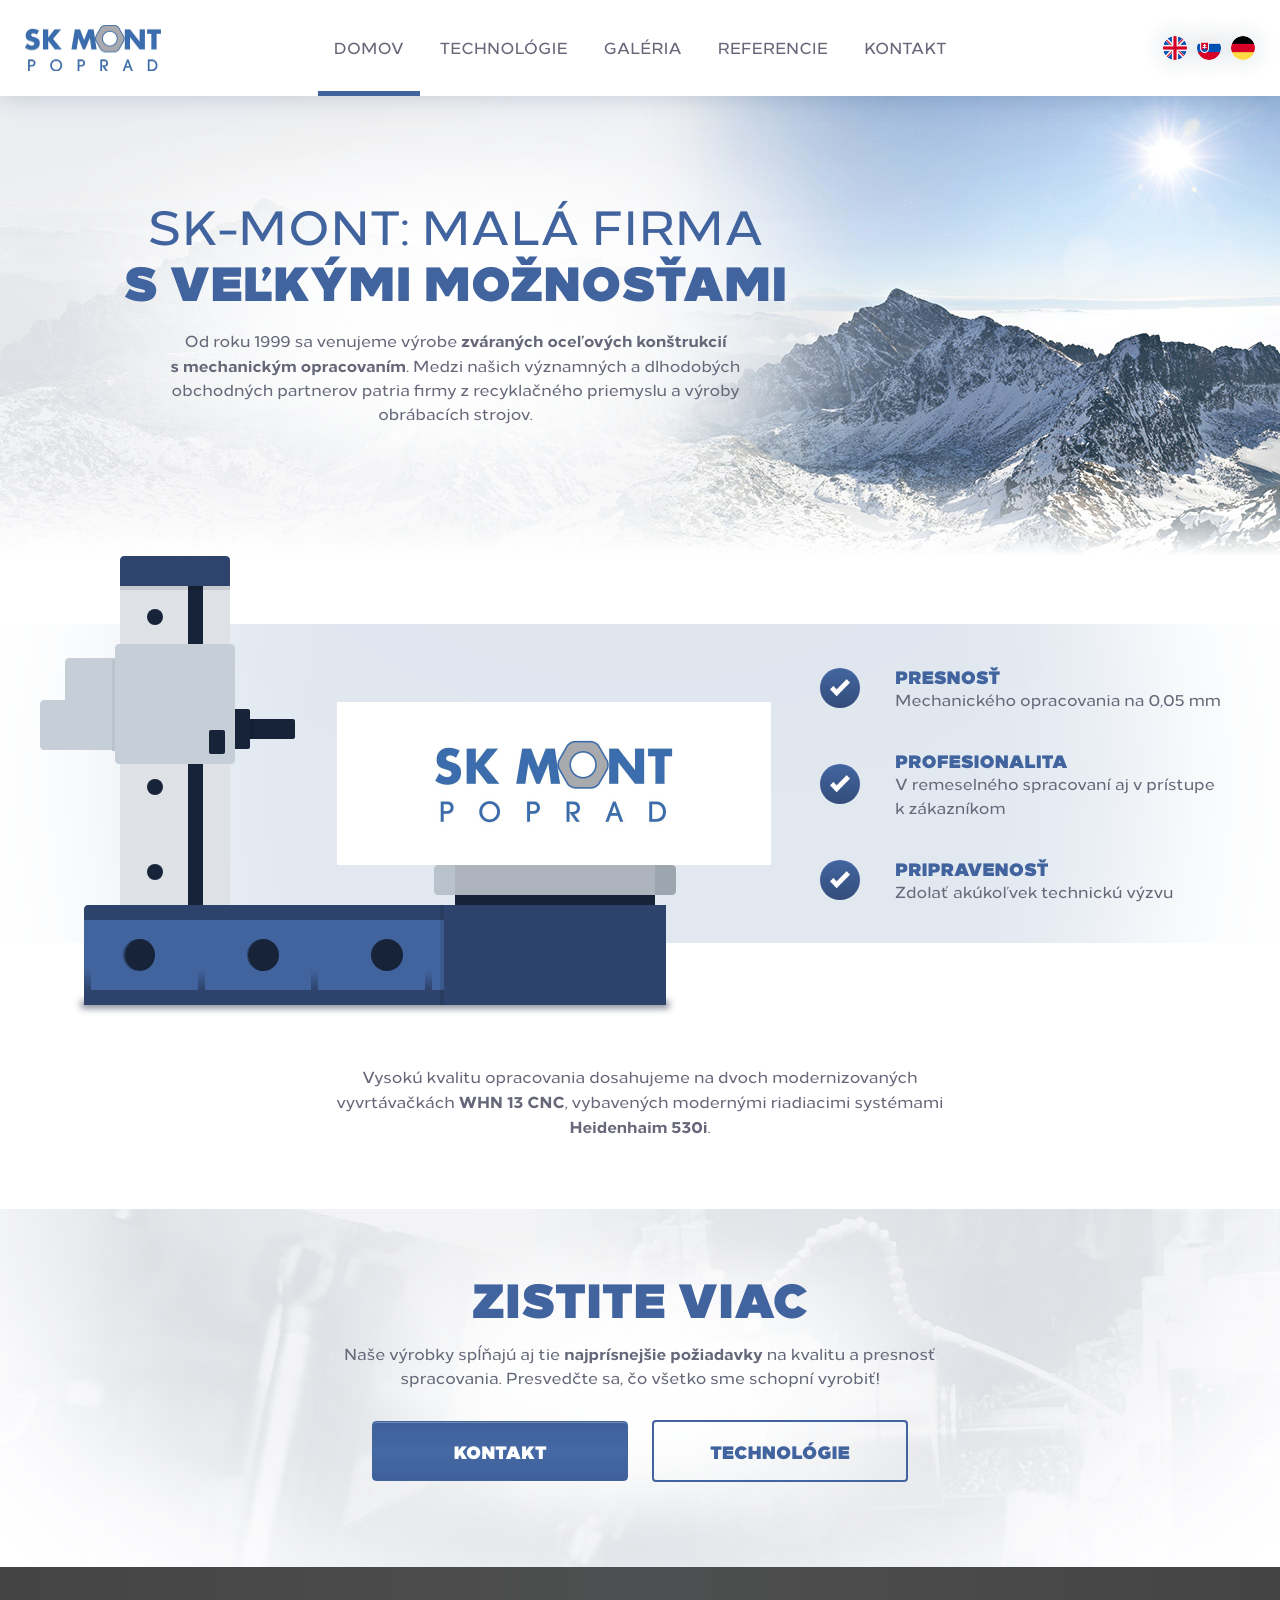
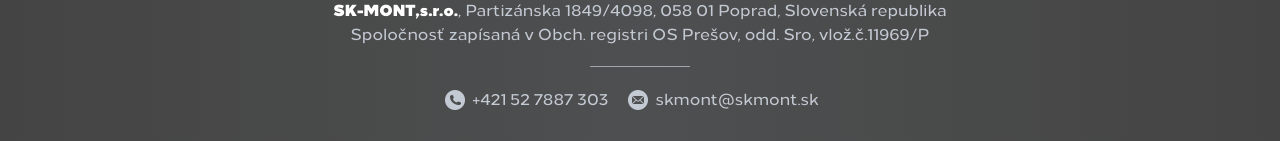
==== commit 2f83d149: "Update index.html" ====
--- a/index.html
+++ b/index.html
@@ -23,7 +23,7 @@
 
 	<div class="header pr clr">
 		<div class="header__inner pr">
-			<a href="/" class="header__logo db">
+			<a href="domov.html" class="header__logo db">
 				<img src="assets/images/logo.png" class="logo--img db ha w-100" alt="SK-MONT s.r.o." />
 			</a>
 			<a href="#" class="nav--trigger db pa">
@@ -52,8 +52,8 @@
 	<div class="hero pr clr home">
 		<div class="hero__inner ma">
 			<div class="hero--vert">
-				<h1 class="ma ta-c">SK-MONT je malá firma <strong>s veľkými možnosťami</strong></h1>
-				<p class="ma ta-c">Od roku 1999 sa venujeme výrobe <strong>zváraných oceľových konštrukcií</strong> s&nbsp;mechanickým opracovaním. Medzi našich významných a dlhodobých obchodných partnerov patria firmy z recyklačného priemyslu a výroby obrábacích strojov.</p>
+				<h1 class="ma ta-c">SK-MONT: malá firma <strong>s&nbsp;veľkými možnosťami</strong></h1>
+				<p class="ma ta-c">Od roku 1999 sa venujeme výrobe <strong>zváraných oceľových konštrukcií s&nbsp;mechanickým opracovaním</strong>. Medzi našich významných a dlhodobých obchodných partnerov patria firmy z recyklačného priemyslu a výroby obrábacích strojov.</p>
 			</div>
 		</div>
 	</div>
@@ -183,8 +183,8 @@
 		<div class="more__inner ta-c ma">
 			<h3 class="ma ta-c">Zistite viac</h3>
 			<p class="ma ta-c">Naše výrobky spĺňajú aj tie <strong>najprísnejšie požiadavky</strong> na kvalitu a presnosť spracovania. Presvedčte sa, čo všetko sme schopní vyrobiť!</p>
-			<a href="#" class="btn btn--main dib ta-c trn">Kontakt</a>
-			<a href="#" class="btn btn--lesser dib ta-c trn">Technológie</a>
+			<a href="kontakt.html" class="btn btn--main dib ta-c trn">Kontakt</a>
+			<a href="technologie.html" class="btn btn--lesser dib ta-c trn">Technológie</a>
 		</div>
 	</div>
 	
@@ -201,4 +201,4 @@
 	<script src="assets/js/script.js"></script>
 	
 </body>
-</html>+</html>
--- a/assets/css/style.css
+++ b/assets/css/style.css
@@ -178,10 +178,19 @@
 	
 	border-radius: 4px;
 }
+.btn:active, 
+.btn:focus,
+.btn:hover {
+	-webkit-transform: translateY(-5px);
+	-moz-transform: translateY(-5px);
+	-ms-transform: translateY(-5px);
+	-o-transform: translateY(-5px);
+	transform: translateY(-5px);
+}
 .btn--main {
 	color: #ffffff;
 	
-	background: rgb(62,95,154); /* Old browsers */
+	background: rgb(62,95,154); 
 	background: -moz-linear-gradient(top, rgba(62,95,154,1) 0%, rgba(69,105,164,1) 50%, rgba(62,95,154,1) 100%); 
 	background: -webkit-linear-gradient(top, rgba(62,95,154,1) 0%,rgba(69,105,164,1) 50%,rgba(62,95,154,1) 100%); 
 	background: linear-gradient(to bottom, rgba(62,95,154,1) 0%,rgba(69,105,164,1) 50%,rgba(62,95,154,1) 100%); 
@@ -524,6 +533,9 @@
 	.hero.home {
 		background: #f4f5f6 url(../images/hero--home__bg__tablet.jpg) no-repeat right center;
 	}
+	.hero.tech {
+		background: #f4f5f6 url(../images/hero--tech__bg__tablet.jpg) no-repeat right center;
+	}
 	.hero__inner {
 		min-height: 300px;
 		padding: 0;
@@ -563,6 +575,9 @@
 	}
 	.hero.home {
 		background: #f4f5f6 url(../images/hero--home__bg__desktop.jpg) no-repeat right center;
+	}
+	.hero.tech {
+		background: #f4f5f6 url(../images/hero--tech__bg__desktop.jpg) no-repeat right center;
 	}
 	.hero__inner {
 		min-height: 460px;
@@ -1322,7 +1337,7 @@
 		background-size: 100% 184px;
 	}
 	.decor__inner {
-		max-width: 840px;
+		max-width: 940px;
 	}
 	.decor__freza {
 		margin-bottom: 30px;
@@ -1332,16 +1347,13 @@
 	.decor__icons {
 		position: absolute;
 		right: 0;
-		top: 61px;
-		width: 380px;
+		top: 23px;
+		width: 480px;
 	}
 	.decor--item {
 		display: block;
 		padding: 15px 0 15px 70px;
 		width: 100%;
-	}
-	.decor--item:nth-of-type(2) {
-		display: none;
 	}
 	.decor--icon {
 		left: 0;
@@ -1355,6 +1367,24 @@
 		max-width: 100%;
 		
 		text-align: left;
+	}
+}
+
+@media screen and (min-width: 1024px) and (max-width: 1280px) {
+	.decor__icons {
+		top: 52px;
+	}
+	.decor--item {
+		padding: 5px 0 5px 47px;
+	}
+	.decor--icon {
+		height: 40px;
+		margin: -20px 0 0;
+		padding: 11px 0 0;
+		width: 40px;
+	}
+	.decor--img {
+		max-width: 20px;
 	}
 }
 
@@ -1629,7 +1659,7 @@
 	}
 	
 	.decor__icons {
-		top: 143px;
+		top: 90px;
 		width: 420px;
 	}
 	.decor--item {
@@ -1759,6 +1789,10 @@
 	line-height: 52px;
 	letter-spacing: -0.05em;
 }
+.icons--text.smaller {
+	font-size: 28px;
+	line-height: 60px;
+}
 .icons--unit {
 	bottom: 23px;
 	
@@ -1955,7 +1989,7 @@
 		margin: -64px 0 0;
 	}
 	.content__inner.galeria {
-		padding: 80px 25px 35px;
+		padding: 60px 25px 35px;
 	}
 	.content__inner h1 {
 		margin-bottom: 20px;
@@ -2106,4 +2140,4 @@
 	.footer__inner {
 		padding: 30px 20px 20px;
 	}
-}+}
